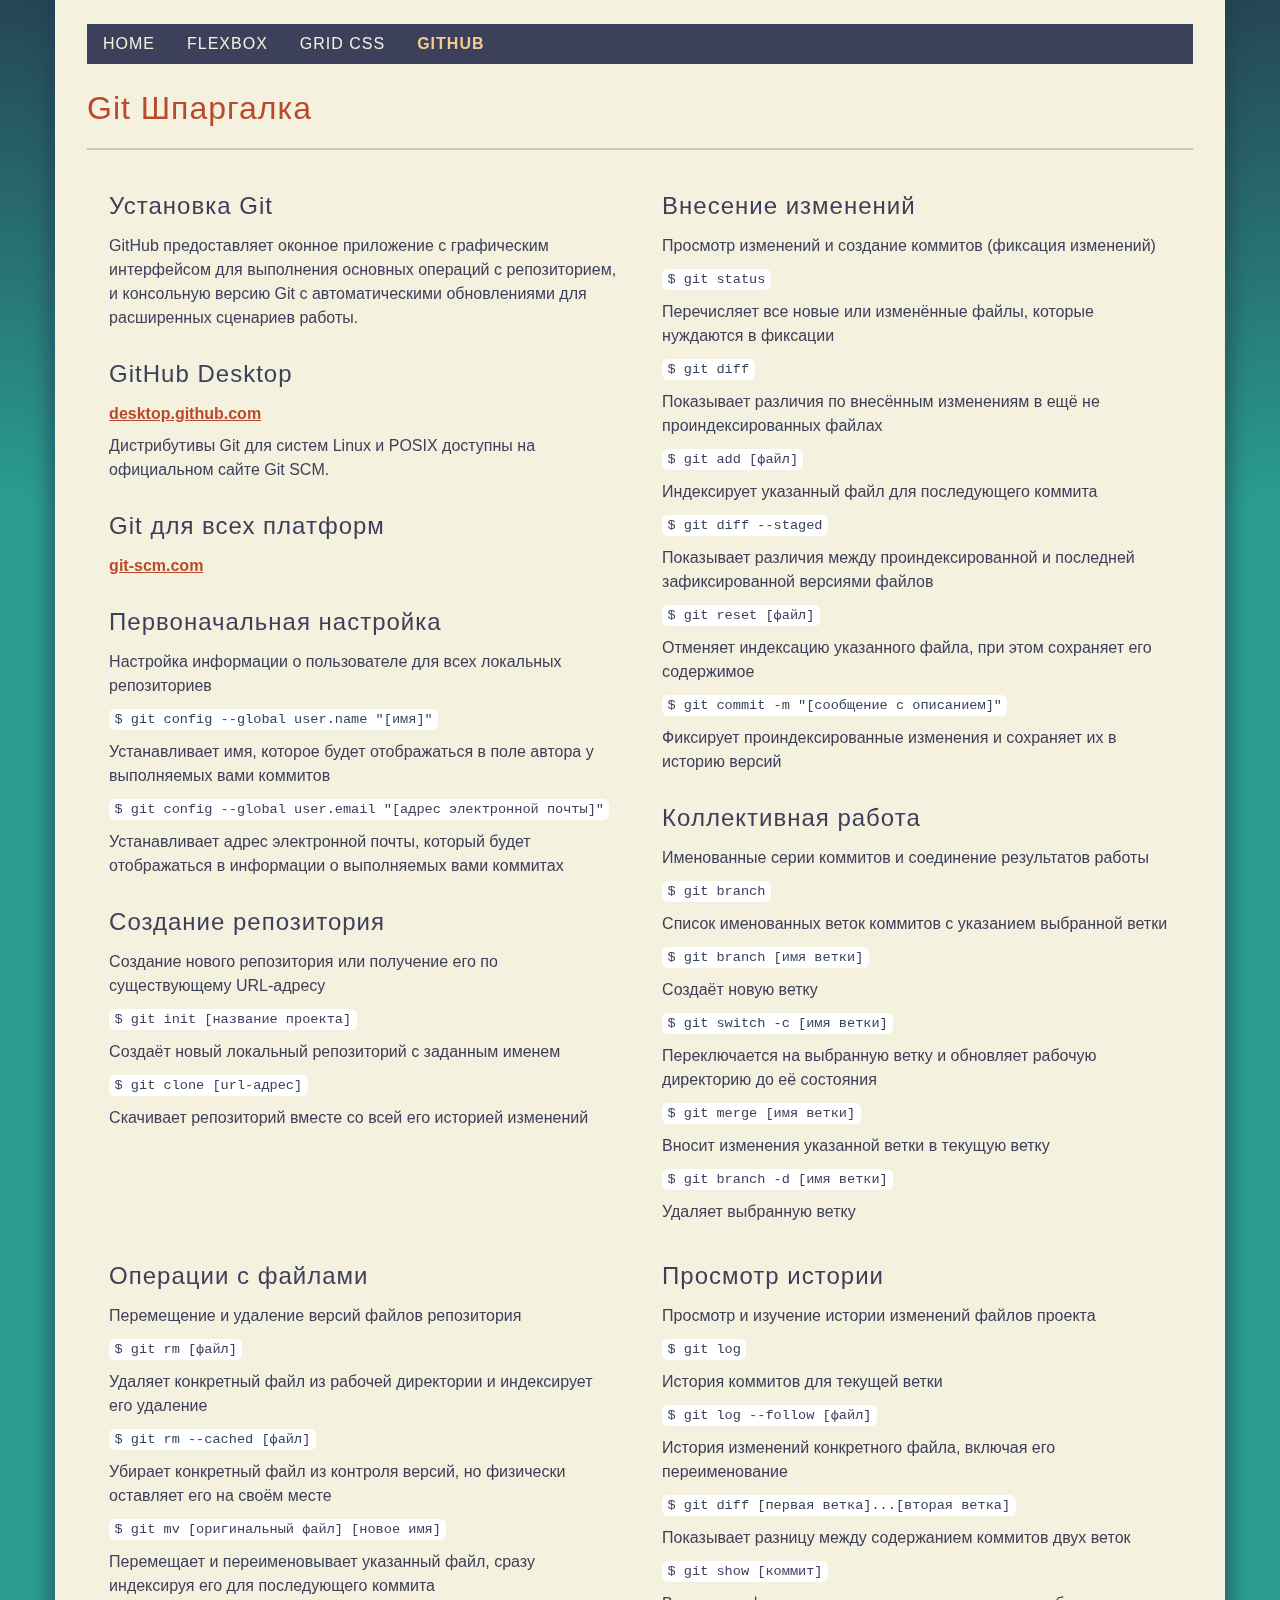
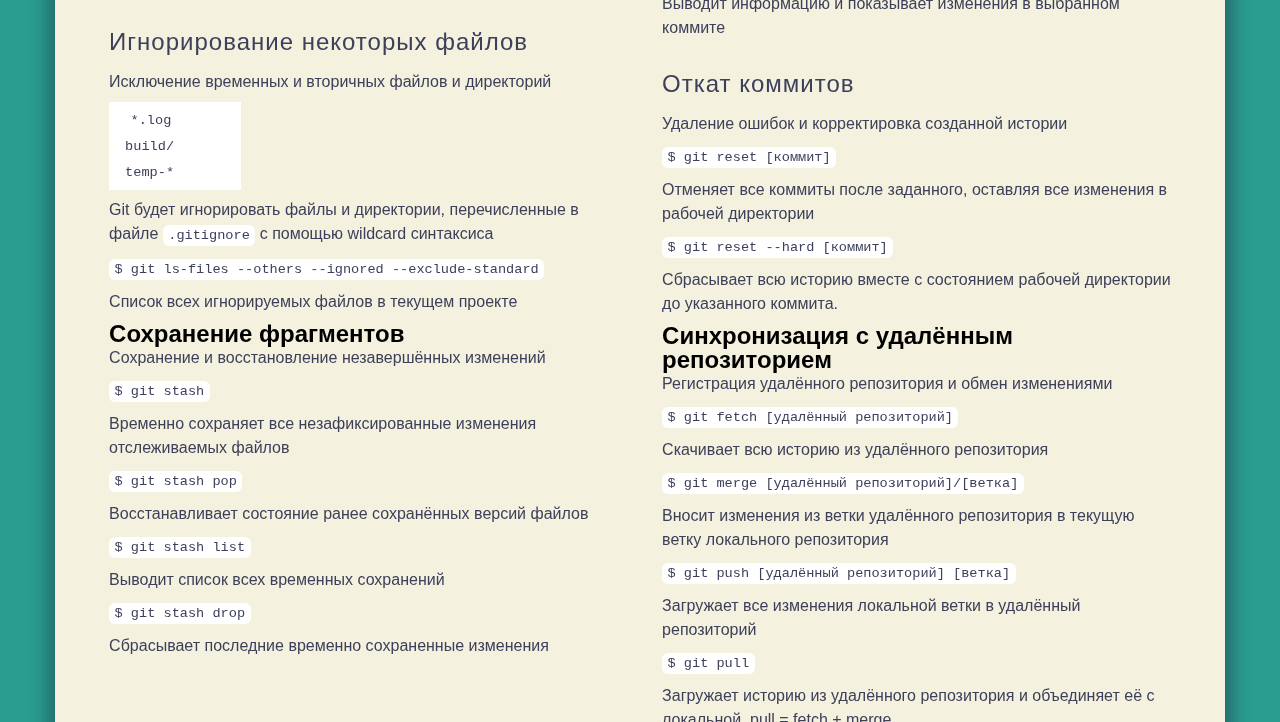
==== pages/git.html @ cdf6fc2c "v.1.0" ====
<!doctype html>
<html lang="en">
<head>
  <meta http-equiv="content-type" content="text/html; charset=UTF-8" />
  <meta http-equiv="X-UA-Compatible" content="IE=edge">
  <meta name="viewport" content="width=device-width, initial-scale=1.0">
  <meta name="description" content="flexbox, flex, cheatsheet, cheat sheet, documentation"/>
  <meta name="theme-color" content="#e6ebe0"/>

  <link rel="apple-touch-icon" href="../img/icon.png">
  <!-- Main style -->
  <link rel="stylesheet" href="../css/git.min.css">
  <title>Git</title>
</head>
<body class="color-scheme-git">
<div class="git">
  <div class="git__top-bg"></div>
  <div class="container">
    <div class="row">
      <ul class="content__menu">
        <li class="content__item"><a class="content__link" href="../index.html">Home</a></li>
        <li class="content__item"><a class="content__link" href="../pages/flexbox.html">Flexbox</a></li>
        <li class="content__item"><a class="content__link" href="../pages/grid.html">Grid css</a></li>
        <li class="content__item"><a class="content__link active" href="#">Github</a></li>
      </ul>
      <div class="git__content">
        <h1 class="git__title">Git Шпаргалка</h1>
        <div class="git__content-wrap">
          <div class="col">
            <h2 class="git__content-title">Установка Git</h2>
            <p>GitHub предоставляет оконное приложение с графическим интерфейсом для выполнения основных операций с репозиторием, и консольную версию Git с автоматическими обновлениями для расширенных сценариев работы.</p>

            <h2 class="git__content-title">GitHub Desktop</h2>
            <p><a class="git__link" href="https://desktop.github.com">desktop.github.com</a></p>
            <p>Дистрибутивы Git для систем Linux и POSIX доступны на официальном сайте Git SCM.</p>

            <h2 class="git__content-title">Git для всех платформ</h2>
            <p><a class="git__link" href="https://git-scm.com">git-scm.com</a></p>

            <h2 class="git__content-title">Первоначальная настройка</h2>
            <p>Настройка информации о пользователе для всех локальных репозиториев</p>
            <p><code class="git__code-style">$ git config --global user.name "[имя]"</code></p>
            <p>Устанавливает имя, которое будет отображаться в поле автора у выполняемых вами коммитов</p>
            <p><code class="git__code-style">$ git config --global user.email "[адрес электронной почты]"</code></p>
            <p>Устанавливает адрес электронной почты, который будет отображаться в информации о выполняемых вами коммитах</p>

            <h2 class="git__content-title">Создание репозитория</h2>
            <p>Создание нового репозитория или получение его по существующему URL-адресу</p>
            <p><code class="git__code-style">$ git init [название проекта]</code></p>
            <p>Создаёт новый локальный репозиторий с заданным именем</p>
            <p><code class="git__code-style">$ git clone [url-адрес]</code></p>
            <p>Скачивает репозиторий вместе со всей его историей изменений</p>
          </div>

          <div class="col">
            <h2 class="git__content-title">Внесение изменений</h2>
            <p>Просмотр изменений и создание коммитов (фиксация изменений)</p>
            <p><code class="git__code-style">$ git status</code></p>
            <p>Перечисляет все новые или изменённые файлы, которые нуждаются в фиксации</p>
            <p><code class="git__code-style">$ git diff</code></p>
            <p>Показывает различия по внесённым изменениям в ещё не проиндексированных файлах</p>
            <p><code class="git__code-style">$ git add [файл]</code></p>
            <p>Индексирует указанный файл для последующего коммита</p>
            <p><code class="git__code-style">$ git diff --staged</code></p>
            <p>Показывает различия между проиндексированной и последней зафиксированной версиями файлов</p>
            <p><code class="git__code-style">$ git reset [файл]</code></p>
            <p>Отменяет индексацию указанного файла, при этом сохраняет его содержимое</p>
            <p><code class="git__code-style">$ git commit -m "[сообщение с описанием]"</code></p>
            <p>Фиксирует проиндексированные изменения и сохраняет их в историю версий</p>

            <h2 class="git__content-title">Коллективная работа</h2>
            <p>Именованные серии коммитов и соединение результатов работы</p>
            <p><code class="git__code-style">$ git branch</code></p>
            <p>Список именованных веток коммитов с указанием выбранной ветки</p>
            <p><code class="git__code-style">$ git branch [имя ветки]</code></p>
            <p>Создаёт новую ветку</p>
            <p><code class="git__code-style">$ git switch -c [имя ветки]</code></p>
            <p>Переключается на выбранную ветку и обновляет рабочую директорию до её состояния</p>
            <p><code class="git__code-style">$ git merge [имя ветки]</code></p>
            <p>Вносит изменения указанной ветки в текущую ветку</p>
            <p><code class="git__code-style">$ git branch -d [имя ветки]</code></p>
            <p>Удаляет выбранную ветку</p>
          </div>
          <div class="col">
            <h2 class="git__content-title">Операции с файлами</h2>
            <p>Перемещение и удаление версий файлов репозитория</p>
            <p><code class="git__code-style">$ git rm [файл]</code></p>
            <p>Удаляет конкретный файл из рабочей директории и индексирует его удаление</p>
            <p><code class="git__code-style">$ git rm --cached [файл]</code></p>
            <p>Убирает конкретный файл из контроля версий, но физически оставляет его на своём месте</p>
            <p><code class="git__code-style">$ git mv [оригинальный файл] [новое имя]</code></p>
            <p>Перемещает и переименовывает указанный файл, сразу индексируя его для последующего коммита</p>

            <h2 class="git__content-title">Игнорирование некоторых файлов</h2>
            <p>Исключение временных и вторичных файлов и директорий</p>
            <p class="git__code-style-bg"><code class="git__code-style">*.log<br>build/<br>temp-*</code></p>
            <p>Git будет игнорировать файлы и директории, перечисленные в файле <code class="git__code-style">.gitignore</code> с помощью wildcard синтаксиса</p>
            <p><code class="git__code-style">$ git ls-files --others --ignored --exclude-standard</code></p>
            <p>Список всех игнорируемых файлов в текущем проекте</p>

            <h2>Сохранение фрагментов</h2>
            <p>Сохранение и восстановление незавершённых изменений</p>
            <p><code class="git__code-style">$ git stash</code></p>
            <p>Временно сохраняет все незафиксированные изменения отслеживаемых файлов</p>
            <p><code class="git__code-style">$ git stash pop</code></p>
            <p>Восстанавливает состояние ранее сохранённых версий файлов</p>
            <p><code class="git__code-style">$ git stash list</code></p>
            <p>Выводит список всех временных сохранений</p>
            <p><code class="git__code-style">$ git stash drop</code></p>
            <p>Сбрасывает последние временно сохраненные изменения</p>
          </div>

          <div class="col">
            <h2 class="git__content-title">Просмотр истории</h2>
            <p>Просмотр и изучение истории изменений файлов проекта</p>
            <p><code class="git__code-style">$ git log</code></p>
            <p>История коммитов для текущей ветки</p>
            <p><code class="git__code-style">$ git log --follow [файл]</code></p>
            <p>История изменений конкретного файла, включая его переименование</p>
            <p><code class="git__code-style">$ git diff [первая ветка]...[вторая ветка]</code></p>
            <p>Показывает разницу между содержанием коммитов двух веток</p>
            <p><code class="git__code-style">$ git show [коммит]</code></p>
            <p>Выводит информацию и показывает изменения в выбранном коммите</p>

            <h2 class="git__content-title">Откат коммитов</h2>
            <p>Удаление ошибок и корректировка созданной истории</p>
            <p><code class="git__code-style">$ git reset [коммит]</code></p>
            <p>Отменяет все коммиты после заданного, оставляя все изменения в рабочей директории</p>
            <p><code class="git__code-style">$ git reset --hard [коммит]</code></p>
            <p>Сбрасывает всю историю вместе с состоянием рабочей директории до указанного коммита.</p>

            <h2>Синхронизация с удалённым репозиторием</h2>
            <p>Регистрация удалённого репозитория и обмен изменениями</p>
            <p><code class="git__code-style">$ git fetch [удалённый репозиторий]</code></p>
            <p>Скачивает всю историю из удалённого репозитория</p>
            <p><code class="git__code-style">$ git merge [удалённый репозиторий]/[ветка]</code></p>
            <p>Вносит изменения из ветки удалённого репозитория в текущую ветку локального репозитория</p>
            <p><code class="git__code-style">$ git push [удалённый репозиторий] [ветка]</code></p>
            <p>Загружает все изменения локальной ветки в удалённый репозиторий</p>
            <p><code class="git__code-style">$ git pull</code></p>
            <p>Загружает историю из удалённого репозитория и объединяет её с локальной. pull = fetch + merge</p>
          </div>
        </div>
      </div>
    </div>
  </div>
</div>

</body>
</html>
---- css/git.min.css ----
:root{--font-1:"Oswald",Arial,sans-serif;--font-2:"Roboto",Arial,sans-serif;--bg-color:#f4f1de}.color-scheme-git{--scrollbar-width:5px;--scrollbar-bg-1:#7fb098;--scrollbar-bg-2:#2b2d40;--content-menu:#3d405b;--content-menu-link:#f4f1de;--content-menu-link-hover:#c8cdc4;--content-menu-link-active:#f2cc8f;--git-bg:#2a9d8f;--git-top-bg:linear-gradient(#264653, transparent);--git-title-color:#ba4a2c;--git-title-border-bottom:#cac7b4;--git-content-title-color:#3d405b;--git-content-p:#3d405b;--git-link-color:#ba4a2c;--git-link-color-hover:#3d405b;--git-code-style-bg:#fff;--container-bg:#f4f1de}hr{border-bottom:1px solid #888;margin:32px 0 0}dt{font-weight:600;margin-top:16px}dd{font-style:italic;margin-left:20px}:root{scroll-behavior:smooth}.wrapper{position:relative;z-index:0}.sidebar{background:var(--sidebar-bg);height:100%;overflow-y:auto;position:fixed;transition:margin-left .2s;width:300px;z-index:20}.sidebar,.sidebar.active{margin-left:0}.sidebar.sidebar--angle-right{transform:rotate(0)}.sidebar.active .sidebar--angle-right{background:var(--sidebar-btn-bg-open);color:var(--sidebar-btn-color-open);left:279px;transform:rotate(180deg)}.sidebar__menu{padding:32px}.sidebar__title{color:var(--sidebar-title);font-family:var(--font-1);font-size:20px;font-weight:500;letter-spacing:1px;margin-bottom:18px;text-transform:uppercase}.sidebar__list{margin-bottom:36px}.sidebar__list:last-child{margin-bottom:0}.sidebar__item{list-style:none;margin-bottom:10px;margin-left:16px}.sidebar__item:last-child{margin-bottom:0}.sidebar__link{color:var(--sidebar-link);font-size:18px;letter-spacing:1px;text-decoration:none;transition:color .2s}.sidebar__link:hover{color:var(--sidebar-link-hover)}.sidebar__link.active{color:var(--sidebar-link-active);font-weight:700}.sidebar__btn{background:var(--sidebar-btn-bg);color:var(--sidebar-btn-color);cursor:pointer;display:none;left:0;padding:5px 8px;position:fixed;top:28px;transition:left .18s;z-index:30}.content{background:var(--content-bg);margin-left:300px;padding:32px;transition:margin-left .2s;z-index:1}.content.active{margin-left:0}.content__menu{background:var(--content-menu);display:flex;flex-wrap:wrap}.content__item{list-style:none}.content__link{color:var(--content-menu-link);display:block;letter-spacing:1px;padding:8px 16px;text-decoration:none;text-transform:uppercase;transition:color .2s}.content__link:hover{color:var(--content-menu-link-hover)}.content__link.active{color:var(--content-menu-link-active);font-weight:600}.section__wrap-title{display:flex;justify-content:space-between;padding:32px 0}.section__title{color:var(--section-title);font-size:28px;font-weight:600}a.section__link-title{color:var(--section-link);font-size:14px;text-decoration:underline}a.section__link-title:hover{text-decoration:none}.section__controls{margin:0 0 12px}.section__control{background:var(--section-btn-bg);border:2px solid var(--section-btn-border);color:var(--section-btn-color);cursor:pointer;font-size:16px;font-weight:600;letter-spacing:1px;margin-bottom:8px;margin-right:8px;padding:6px 16px;transition:background .2s}.section__control:hover{background:var(--section-btn-hover)}.section__control.active{background:var(--section-btn-active-bg);color:var(--section-btn-active-color)}.section__demo{display:flex;min-height:240px}.section__code,.section__view{box-sizing:border-box;width:100%}.section__view{background:var(--section-view-bg);border:2px solid var(--section-view-border);box-sizing:border-box;margin-right:10px;min-height:275px;padding:20px}.section__parent{border:1px dashed var(--section-parent-border)}.section__child{background:var(--section-child-bg);border:2px solid var(--section-child-active);box-sizing:border-box;color:var(--section-child-color);margin:1px;min-height:3rem;min-width:3rem;position:relative}.section__child.active{background:var(--section-child-active)}.section__child:before{bottom:0;content:"";left:0;margin:5px;position:absolute;right:0;top:0}.section__child:first-child:before{background:url(../img/number-1.svg) 50% 50% no-repeat}.section__child:nth-child(2):before{background:url(../img/number-2.svg) 50% 50% no-repeat}.section__child:nth-child(3):before{background:url(../img/number-3.svg) 50% 50% no-repeat}.section__child:nth-child(4):before{background:url(../img/number-4.svg) 50% 50% no-repeat}.section__child:nth-child(5):before{background:url(../img/number-5.svg) 50% 50% no-repeat}.section__child:nth-child(6):before{background:url(../img/number-6.svg) 50% 50% no-repeat}.section__child:nth-child(7):before{background:url(../img/number-7.svg) 50% 50% no-repeat}.section__child:nth-child(8):before{background:url(../img/number-8.svg) 50% 50% no-repeat}.section__child:nth-child(9):before{background:url(../img/number-9.svg) 50% 50% no-repeat}.section__child:first-child:before,.section__child:nth-child(2):before,.section__child:nth-child(3):before,.section__child:nth-child(4):before,.section__child:nth-child(5):before,.section__child:nth-child(6):before,.section__child:nth-child(7):before,.section__child:nth-child(8):before,.section__child:nth-child(9):before{background-size:contain;filter:invert(92%) sepia(21%) saturate(205%) hue-rotate(345deg) brightness(105%) contrast(91%)}.section__code{background:var(--section-code-bg);border:2px solid var(--section-code-border);color:var(--section-code-color);margin-left:10px;padding:20px;position:relative;z-index:10}.section__prop{margin-bottom:2px;margin-left:20px;margin-top:2px}.section__mark{background:var(--section-mark-bg);border-radius:3px;color:var(--section-mark-color);display:inline-block;font-weight:500;margin:3px 0;padding:2px 8px}.section__copy{background:var(--section-copy-bg);cursor:pointer;height:30px;position:absolute;right:12px;top:9px;width:30px}.section__img{filter:invert(24%) sepia(13%) saturate(1242%) hue-rotate(196deg) brightness(93%) contrast(89%)}.section__copied{background:var(--section-copied-bg);color:var(--section-copied-color);font-size:14px;opacity:0;padding:3px 8px;position:absolute;right:0;top:50px;transition:all .3s cubic-bezier(.68,-.55,.265,1.55);z-index:-1}.section__copied.active{opacity:1;pointer-events:auto;top:-45px;visibility:visible}.section__copied:after{background:var(--section-copied-bg);bottom:-5px;content:"";height:12px;left:57%;position:absolute;transform:translate(-50%) rotate(45deg);transition:all .3s cubic-bezier(.68,-.55,.265,1.55);width:12px}.section__tab{display:block;margin:32px 0}.section__list{display:flex;justify-content:flex-end;margin-bottom:20px}.section__item{list-style:none;margin-left:16px}a.section__link{color:var(--section-link-color);font-size:16px;font-weight:600;text-decoration:none;transition:color .2s}a.section__link:hover{color:var(--section-link-hover)}a.section__link.active{color:var(--section-link-active);text-decoration:underline}.section__tab-panel{display:none}.section__tab-panel.active{display:block}.section__tab-panel p{line-height:26px;margin-bottom:16px}a.section__tab-link{color:var(--section-tab-link-color);font-weight:600;text-decoration:none;transition:color .2s}a.section__tab-link:hover{color:var(--section-tab-link-hover)}@media (max-width:1000px){.section__child{min-height:2.5rem;min-width:2.5rem;padding:9px 16px}.sidebar__btn{display:block;z-index:30}.sidebar{margin-left:-300px}.content{margin-left:0}}@media (max-width:700px){.section__wrap-title{display:block}.section__title{padding:18px 0}.section__view{padding:5px}}@media (max-width:600px){.section__demo{display:block}.section__view{margin-bottom:12px;margin-right:0}.section__code{margin-left:0}.section__tab{margin:16px 0}.section__list,.section__list p{margin-bottom:8px}dt{margin-top:8px}hr{margin:24px 0 0}.section__controls{margin:0 0 4px}.section__code{min-height:150px}}body,html{background:var(--bg-color);font-family:var(--font-2);font-size:1rem;height:100%;line-height:24px}a,body,h1,h2,h3,html,li,p,ul{margin:0;padding:0}::-webkit-scrollbar{width:var(--scrollbar-width)}::-webkit-scrollbar-track{background:var(--scrollbar-bg-1)}::-webkit-scrollbar-thumb{background:var(--scrollbar-bg-2)}.git{background:var(--git-bg);height:auto;margin:0;padding:0;position:relative}.git__top-bg{background:var(--git-top-bg);height:500px;position:fixed;top:0;width:100%;z-index:2}.container{background:var(--container-bg);box-shadow:0 5px 15px 8px rgba(34,60,80,.5);margin:auto;max-width:1170px;position:relative;z-index:10}.row{padding:24px 32px}.git__content{margin-top:32px}.git__title{border-bottom:2px solid var(--git-title-border-bottom);color:var(--git-title-color);font-family:var(--font-1);font-size:32px;font-weight:500;letter-spacing:1px;margin-bottom:12px;padding-bottom:28px}.git__content-wrap{display:flex;flex-wrap:wrap}.git__content-title{color:var(--git-content-title-color);font-family:var(--font-1);font-size:24px;font-weight:500;letter-spacing:1px;margin-bottom:16px;margin-top:32px}.git__content-wrap p{color:var(--git-content-p);margin-bottom:8px}.git__link{color:var(--git-link-color);font-weight:600;transition:color .2s}.git__link:hover{color:var(--git-link-color-hover)}.col{padding:0 2%;width:46%}.git__code-style-bg{background:var(--git-code-style-bg);padding:5px 16px;width:100px}.git__code-style{background-color:var(--git-code-style-bg);border-radius:6px;font-size:85%;margin:0;padding:.2em .4em}.clearfix:after,.clearfix:before{content:"";display:table}.clearfix:after{clear:both}@media (max-width:599px){.col{padding:0;width:100%}.git-content h1{font-size:26px;margin-bottom:0;padding-bottom:16px}.git-content-wrap h2{font-size:20px;margin-top:16px}}
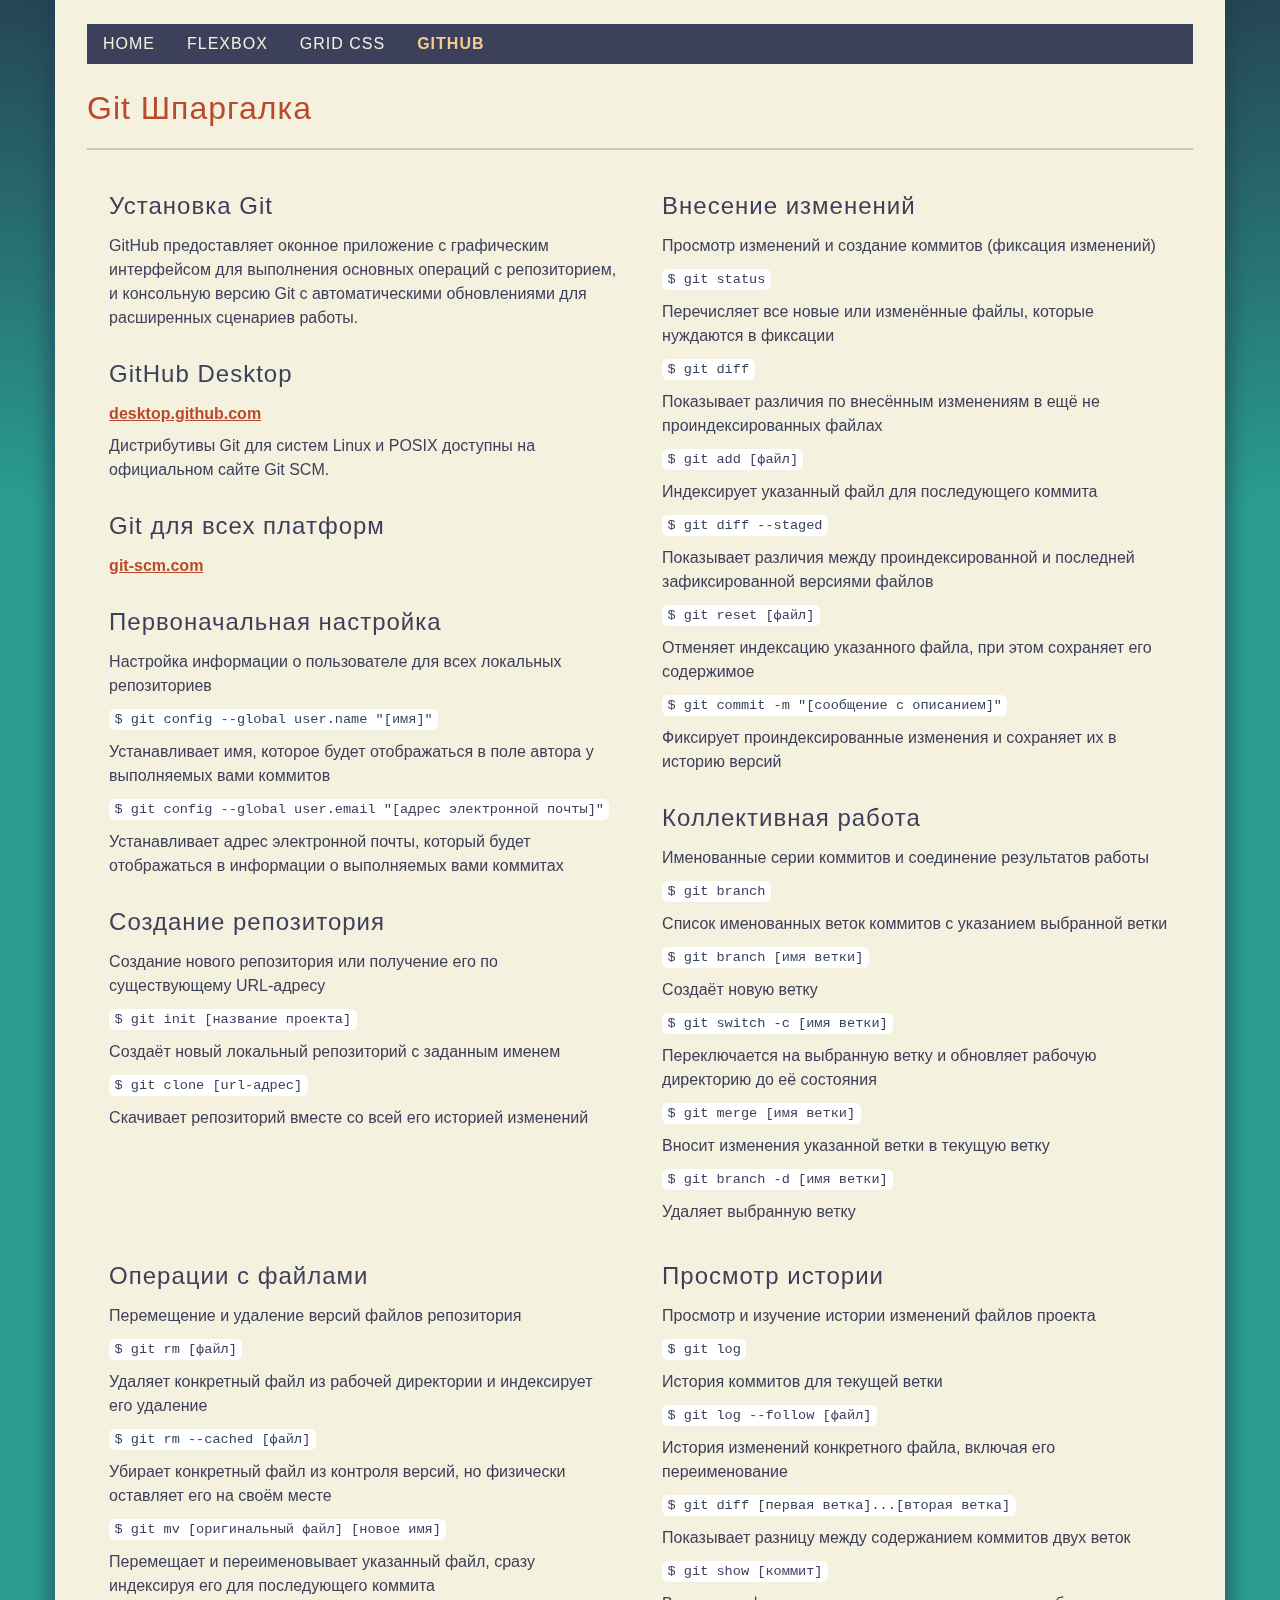
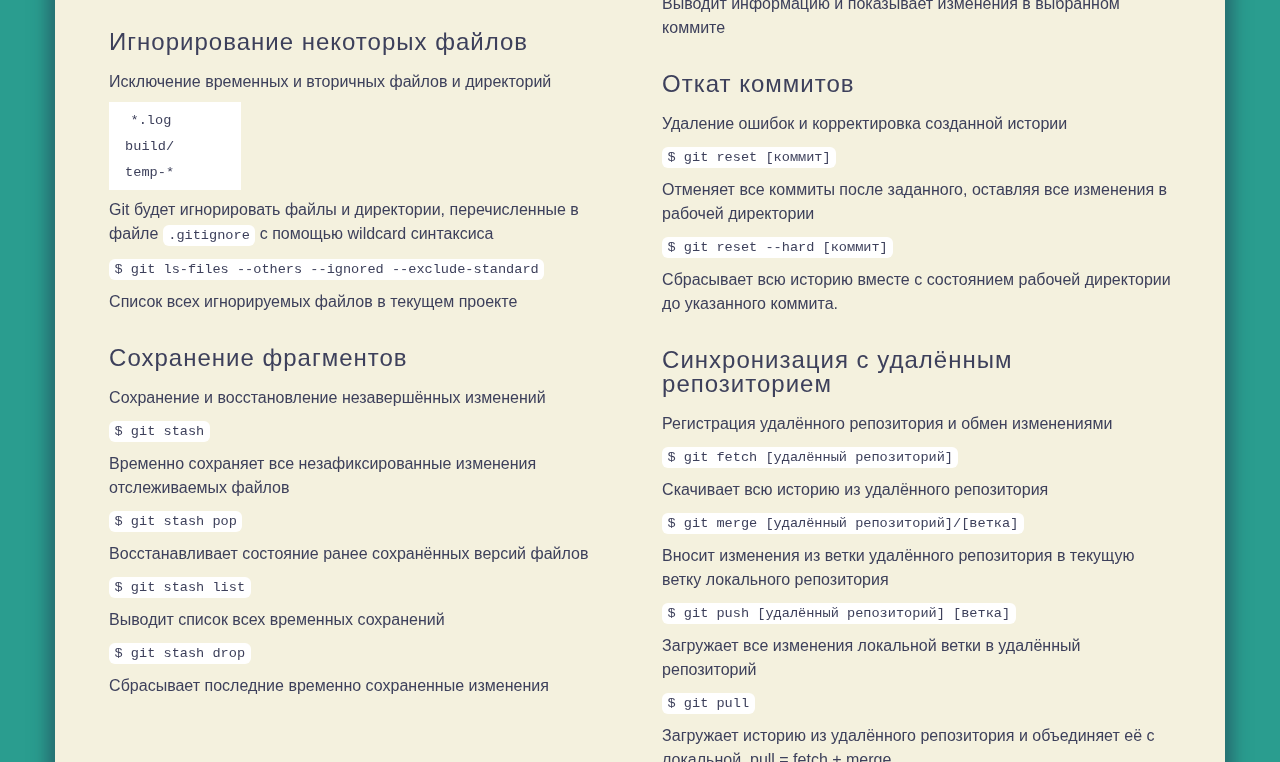
==== commit ed50adf9: "Update git.html" ====
--- a/pages/git.html
+++ b/pages/git.html
@@ -98,7 +98,7 @@
             <p><code class="git__code-style">$ git ls-files --others --ignored --exclude-standard</code></p>
             <p>Список всех игнорируемых файлов в текущем проекте</p>
 
-            <h2>Сохранение фрагментов</h2>
+            <h2 class="git__content-title">Сохранение фрагментов</h2>
             <p>Сохранение и восстановление незавершённых изменений</p>
             <p><code class="git__code-style">$ git stash</code></p>
             <p>Временно сохраняет все незафиксированные изменения отслеживаемых файлов</p>
@@ -129,7 +129,7 @@
             <p><code class="git__code-style">$ git reset --hard [коммит]</code></p>
             <p>Сбрасывает всю историю вместе с состоянием рабочей директории до указанного коммита.</p>
 
-            <h2>Синхронизация с удалённым репозиторием</h2>
+            <h2 class="git__content-title">Синхронизация с удалённым репозиторием</h2>
             <p>Регистрация удалённого репозитория и обмен изменениями</p>
             <p><code class="git__code-style">$ git fetch [удалённый репозиторий]</code></p>
             <p>Скачивает всю историю из удалённого репозитория</p>
@@ -147,4 +147,4 @@
 </div>
 
 </body>
-</html>+</html>
